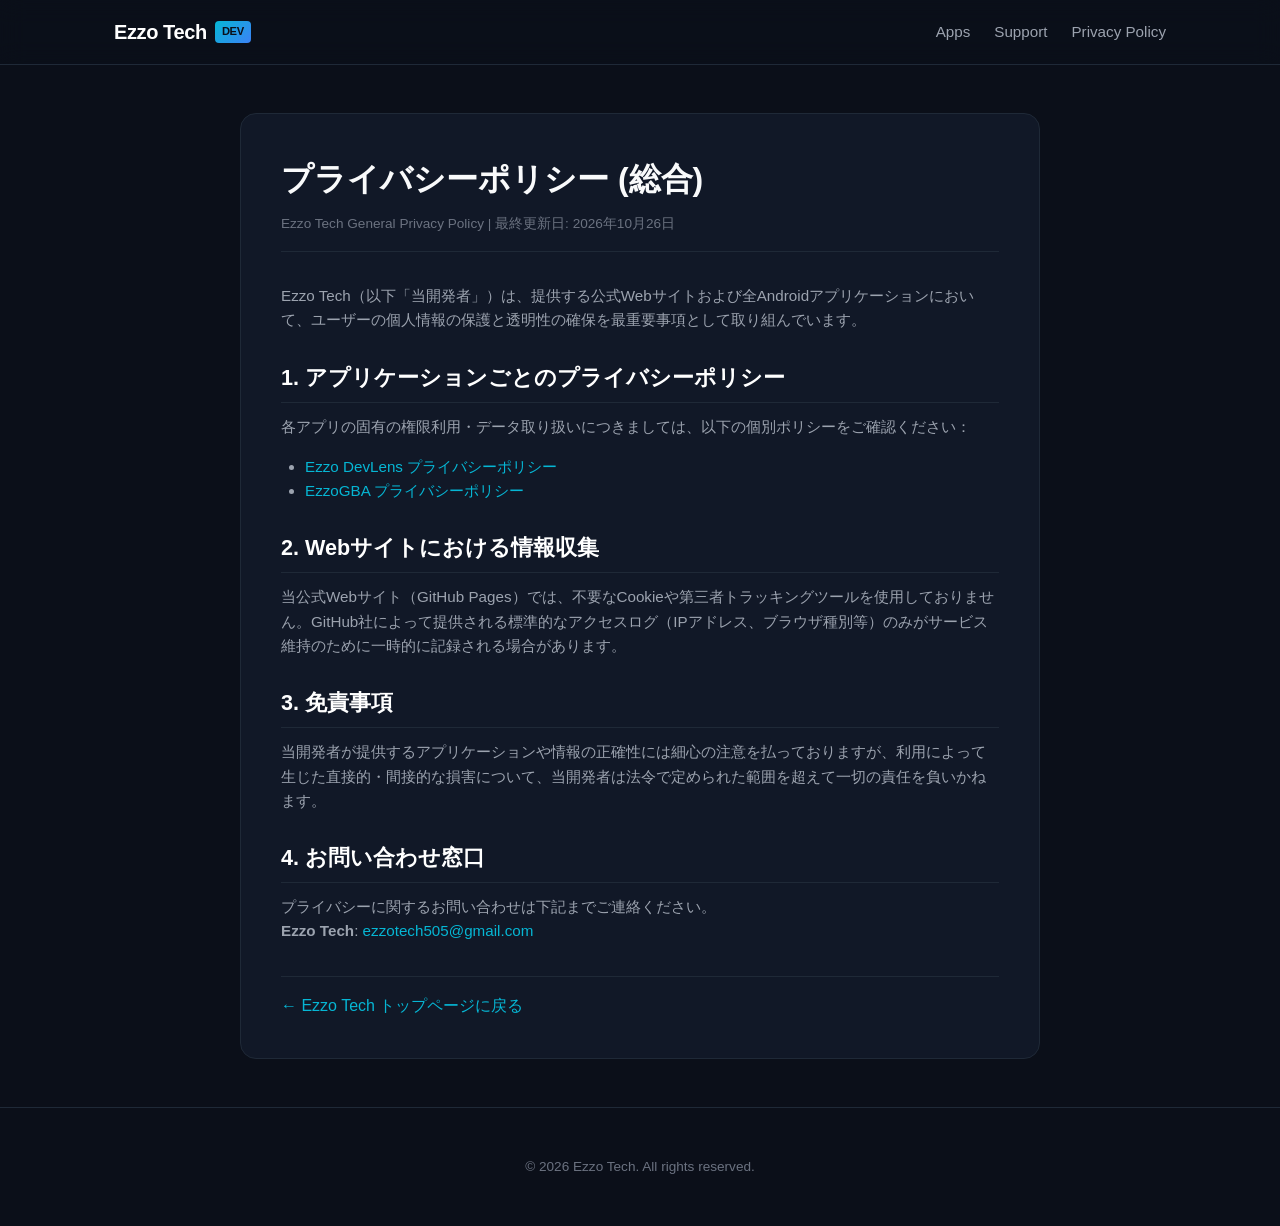
==== privacy/index.html @ ff40d5f7 "Initial release of Ezzo Tech developer portal and app privacy policies" ====
<!DOCTYPE html>
<html lang="ja">
<head>
  <meta charset="UTF-8">
  <meta name="viewport" content="width=device-width, initial-scale=1.0">
  <title>Privacy Policy | Ezzo Tech</title>
  <link rel="stylesheet" href="../assets/css/style.css">
  <link rel="canonical" href="https://ezzotech505-arch.github.io/privacy/">
</head>
<body>

  <header>
    <div class="container nav-bar">
      <a href="../" class="brand-logo">
        <span>Ezzo Tech</span>
        <span class="brand-badge">Dev</span>
      </a>
      <ul class="nav-links">
        <li><a href="../#apps">Apps</a></li>
        <li><a href="../support/">Support</a></li>
        <li><a href="../privacy/">Privacy Policy</a></li>
      </ul>
    </div>
  </header>

  <main class="container">
    <div class="doc-content">
      <h1>プライバシーポリシー (総合)</h1>
      <div class="doc-meta">
        <span>Ezzo Tech General Privacy Policy</span> | 
        <span>最終更新日: 2026年10月26日</span>
      </div>

      <p>
        Ezzo Tech（以下「当開発者」）は、提供する公式Webサイトおよび全Androidアプリケーションにおいて、ユーザーの個人情報の保護と透明性の確保を最重要事項として取り組んでいます。
      </p>

      <h2>1. アプリケーションごとのプライバシーポリシー</h2>
      <p>
        各アプリの固有の権限利用・データ取り扱いにつきましては、以下の個別ポリシーをご確認ください：
      </p>
      <ul>
        <li><a href="../apps/ezzo-devlens/privacy/">Ezzo DevLens プライバシーポリシー</a></li>
        <li><a href="../apps/ezzo-gba/privacy/">EzzoGBA プライバシーポリシー</a></li>
      </ul>

      <h2>2. Webサイトにおける情報収集</h2>
      <p>
        当公式Webサイト（GitHub Pages）では、不要なCookieや第三者トラッキングツールを使用しておりません。GitHub社によって提供される標準的なアクセスログ（IPアドレス、ブラウザ種別等）のみがサービス維持のために一時的に記録される場合があります。
      </p>

      <h2>3. 免責事項</h2>
      <p>
        当開発者が提供するアプリケーションや情報の正確性には細心の注意を払っておりますが、利用によって生じた直接的・間接的な損害について、当開発者は法令で定められた範囲を超えて一切の責任を負いかねます。
      </p>

      <h2>4. お問い合わせ窓口</h2>
      <p>
        プライバシーに関するお問い合わせは下記までご連絡ください。<br>
        <strong>Ezzo Tech</strong>: <a href="mailto:ezzotech505@gmail.com">ezzotech505@gmail.com</a>
      </p>

      <div style="margin-top: 2rem; border-top: 1px solid var(--border-color); padding-top: 1rem;">
        <a href="../">&larr; Ezzo Tech トップページに戻る</a>
      </div>
    </div>
  </main>

  <footer>
    <div class="container">
      <p>&copy; 2026 Ezzo Tech. All rights reserved.</p>
    </div>
  </footer>

</body>
</html>
---- assets/css/style.css ----
:root {
  --bg-color: #0b0f19;
  --bg-card: #111827;
  --bg-card-hover: #1f2937;
  --text-primary: #f9fafb;
  --text-secondary: #9ca3af;
  --text-muted: #6b7280;
  --border-color: #1f2937;
  --border-light: #374151;
  --accent-cyan: #06b6d4;
  --accent-blue: #3b82f6;
  --accent-purple: #8b5cf6;
  --accent-emerald: #10b981;
  --radius-sm: 6px;
  --radius-md: 10px;
  --radius-lg: 16px;
  --container-max: 1100px;
}

* {
  box-sizing: border-box;
  margin: 0;
  padding: 0;
}

body {
  font-family: -apple-system, BlinkMacSystemFont, "Segoe UI", Roboto, "Helvetica Neue", Arial, sans-serif;
  background-color: var(--bg-color);
  color: var(--text-primary);
  line-height: 1.6;
  -webkit-font-smoothing: antialiased;
}

a {
  color: var(--accent-cyan);
  text-decoration: none;
  transition: color 0.2s ease;
}

a:hover {
  color: #38bdf8;
  text-decoration: underline;
}

.container {
  max-width: var(--container-max);
  margin: 0 auto;
  padding: 0 1.5rem;
}

/* Header */
header {
  border-bottom: 1px solid var(--border-color);
  background: rgba(11, 15, 25, 0.8);
  backdrop-filter: blur(12px);
  position: sticky;
  top: 0;
  z-index: 100;
}

.nav-bar {
  display: flex;
  justify-content: space-between;
  align-items: center;
  height: 4rem;
}

.brand-logo {
  font-size: 1.25rem;
  font-weight: 700;
  color: #fff;
  display: flex;
  align-items: center;
  gap: 0.5rem;
  letter-spacing: -0.02em;
}

.brand-badge {
  background: linear-gradient(135deg, var(--accent-cyan), var(--accent-blue));
  color: #0b0f19;
  font-size: 0.7rem;
  font-weight: 800;
  padding: 0.15rem 0.45rem;
  border-radius: 4px;
  text-transform: uppercase;
}

.nav-links {
  display: flex;
  gap: 1.5rem;
  list-style: none;
}

.nav-links a {
  color: var(--text-secondary);
  font-size: 0.95rem;
  font-weight: 500;
}

.nav-links a:hover {
  color: #fff;
  text-decoration: none;
}

/* Hero Section */
.hero {
  padding: 5rem 0 3.5rem;
  text-align: center;
  background: radial-gradient(circle at 50% 20%, rgba(6, 182, 212, 0.08) 0%, transparent 60%);
}

.hero-pill {
  display: inline-flex;
  align-items: center;
  gap: 0.5rem;
  padding: 0.35rem 0.9rem;
  border-radius: 9999px;
  background: rgba(31, 41, 55, 0.7);
  border: 1px solid var(--border-light);
  font-size: 0.85rem;
  color: var(--accent-cyan);
  margin-bottom: 1.5rem;
}

.hero h1 {
  font-size: 2.75rem;
  font-weight: 800;
  letter-spacing: -0.03em;
  line-height: 1.2;
  margin-bottom: 1.25rem;
  background: linear-gradient(180deg, #ffffff 0%, #9ca3af 100%);
  -webkit-background-clip: text;
  -webkit-text-fill-color: transparent;
}

.hero p {
  font-size: 1.15rem;
  color: var(--text-secondary);
  max-width: 650px;
  margin: 0 auto 2rem;
}

.hero-cta {
  display: flex;
  gap: 1rem;
  justify-content: center;
}

.btn {
  display: inline-flex;
  align-items: center;
  justify-content: center;
  padding: 0.65rem 1.4rem;
  border-radius: var(--radius-md);
  font-size: 0.95rem;
  font-weight: 600;
  transition: all 0.2s ease;
  cursor: pointer;
  border: none;
}

.btn-primary {
  background: linear-gradient(135deg, var(--accent-cyan), var(--accent-blue));
  color: #0b0f19;
}

.btn-primary:hover {
  transform: translateY(-1px);
  box-shadow: 0 4px 14px rgba(6, 182, 212, 0.35);
  text-decoration: none;
}

.btn-secondary {
  background: var(--bg-card);
  color: var(--text-primary);
  border: 1px solid var(--border-light);
}

.btn-secondary:hover {
  background: var(--bg-card-hover);
  text-decoration: none;
}

/* Sections */
.section {
  padding: 3.5rem 0;
  border-top: 1px solid var(--border-color);
}

.section-header {
  margin-bottom: 2.5rem;
  text-align: center;
}

.section-title {
  font-size: 1.85rem;
  font-weight: 700;
  letter-spacing: -0.02em;
  margin-bottom: 0.5rem;
}

.section-subtitle {
  color: var(--text-secondary);
  font-size: 1rem;
}

/* Grid & Cards */
.apps-grid {
  display: grid;
  grid-template-columns: repeat(auto-fit, minmax(320px, 1fr));
  gap: 1.5rem;
}

.app-card {
  background: var(--bg-card);
  border: 1px solid var(--border-color);
  border-radius: var(--radius-lg);
  padding: 1.75rem;
  transition: all 0.2s ease;
  display: flex;
  flex-direction: column;
}

.app-card:hover {
  border-color: var(--border-light);
  transform: translateY(-2px);
  box-shadow: 0 8px 24px rgba(0, 0, 0, 0.4);
}

.app-card-header {
  display: flex;
  align-items: center;
  gap: 1rem;
  margin-bottom: 1rem;
}

.app-icon {
  width: 52px;
  height: 52px;
  border-radius: 12px;
  background: #1f2937;
  display: flex;
  align-items: center;
  justify-content: center;
  font-size: 1.5rem;
  font-weight: 800;
  color: var(--accent-cyan);
  border: 1px solid var(--border-light);
}

.app-card-title {
  font-size: 1.25rem;
  font-weight: 700;
  color: #fff;
}

.app-card-category {
  font-size: 0.8rem;
  color: var(--text-muted);
  text-transform: uppercase;
  letter-spacing: 0.05em;
}

.app-card-body {
  color: var(--text-secondary);
  font-size: 0.95rem;
  margin-bottom: 1.5rem;
  flex-grow: 1;
}

.app-tags {
  display: flex;
  flex-wrap: wrap;
  gap: 0.5rem;
  margin-bottom: 1.25rem;
}

.tag {
  background: #1f2937;
  color: #d1d5db;
  font-size: 0.75rem;
  padding: 0.2rem 0.5rem;
  border-radius: 4px;
}

.tag-accent {
  background: rgba(6, 182, 212, 0.15);
  color: var(--accent-cyan);
  border: 1px solid rgba(6, 182, 212, 0.3);
}

.app-card-links {
  display: flex;
  gap: 1rem;
  border-top: 1px solid var(--border-color);
  padding-top: 1rem;
  font-size: 0.85rem;
}

/* Content Pages (Privacy, Policy, Doc) */
.doc-content {
  max-width: 800px;
  margin: 3rem auto;
  background: var(--bg-card);
  padding: 2.5rem;
  border-radius: var(--radius-lg);
  border: 1px solid var(--border-color);
}

.doc-content h1 {
  font-size: 2rem;
  margin-bottom: 0.5rem;
}

.doc-meta {
  color: var(--text-muted);
  font-size: 0.85rem;
  margin-bottom: 2rem;
  border-bottom: 1px solid var(--border-color);
  padding-bottom: 1rem;
}

.doc-content h2 {
  font-size: 1.35rem;
  margin: 1.75rem 0 0.75rem;
  color: #fff;
  border-bottom: 1px solid var(--border-color);
  padding-bottom: 0.4rem;
}

.doc-content p, .doc-content ul {
  color: var(--text-secondary);
  margin-bottom: 1rem;
  font-size: 0.95rem;
}

.doc-content ul {
  padding-left: 1.5rem;
}

/* Footer */
footer {
  border-top: 1px solid var(--border-color);
  padding: 3rem 0;
  color: var(--text-muted);
  font-size: 0.85rem;
  text-align: center;
}

.footer-links {
  display: flex;
  justify-content: center;
  gap: 1.5rem;
  margin-bottom: 1rem;
  list-style: none;
}

.footer-links a {
  color: var(--text-secondary);
}

.footer-links a:hover {
  color: #fff;
}

@media (max-width: 640px) {
  .hero h1 {
    font-size: 2rem;
  }
  .nav-bar {
    flex-direction: column;
    height: auto;
    padding: 1rem 0;
    gap: 0.75rem;
  }
  .hero-cta {
    flex-direction: column;
  }
}
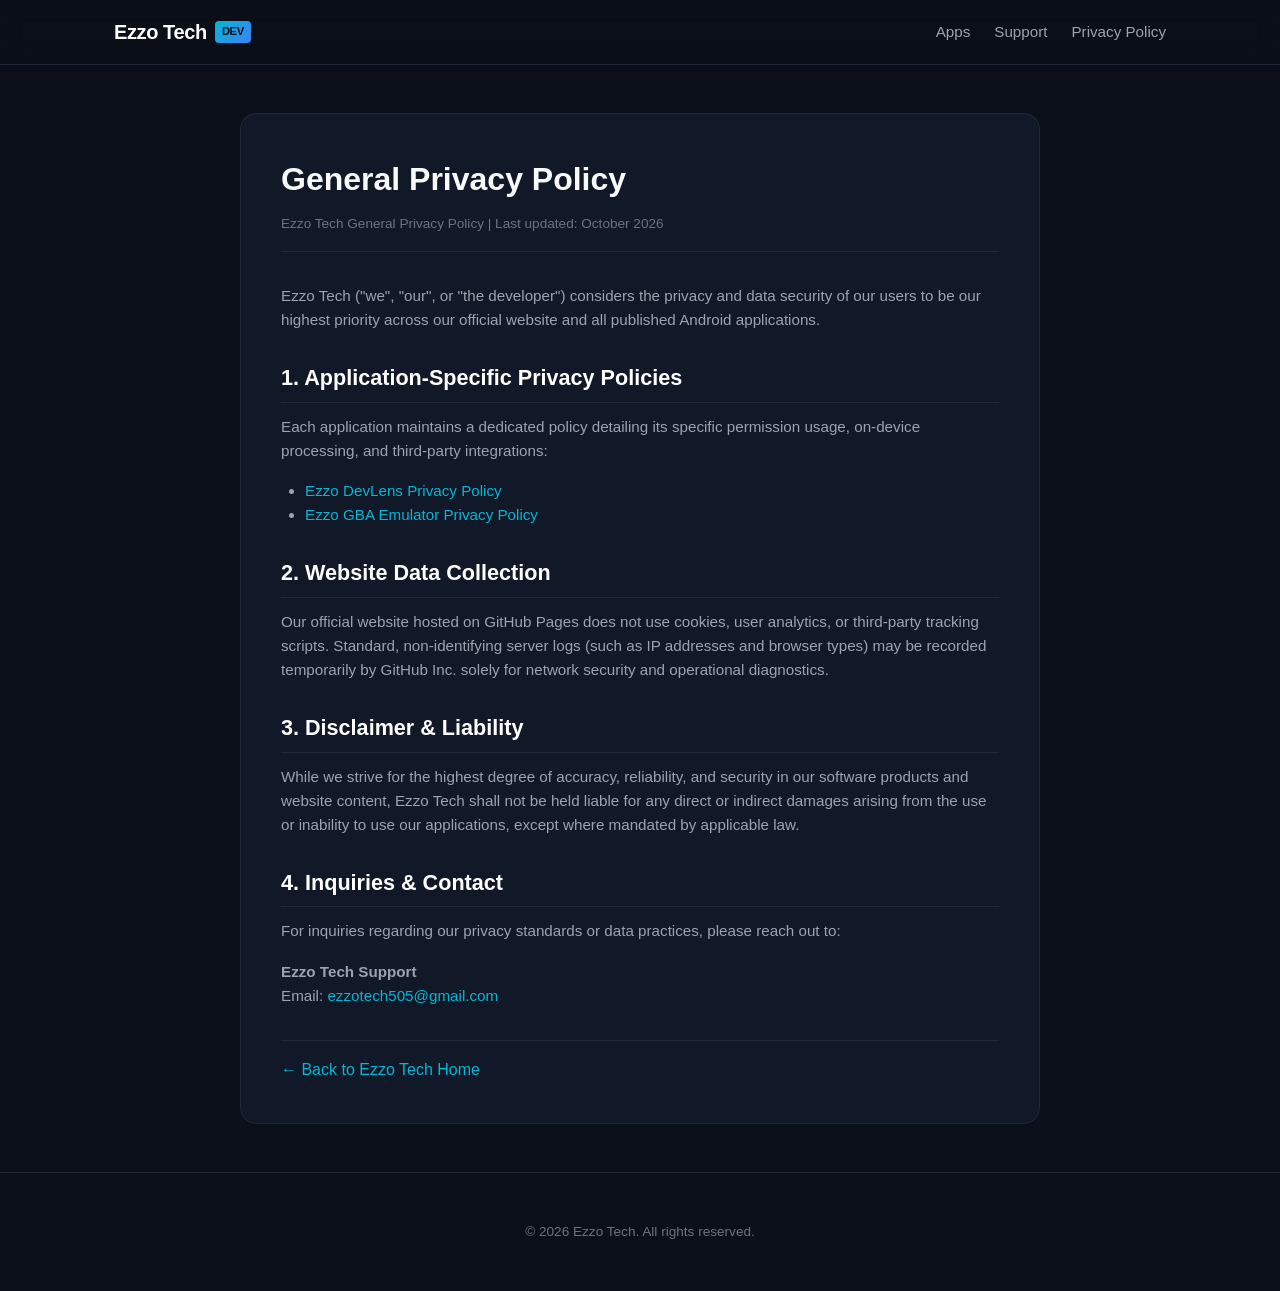
==== commit 61a7d567: "Translate official website to English and migrate EzzoGBA privacy policy" ====
--- a/privacy/index.html
+++ b/privacy/index.html
@@ -1,5 +1,5 @@
 <!DOCTYPE html>
-<html lang="ja">
+<html lang="en">
 <head>
   <meta charset="UTF-8">
   <meta name="viewport" content="width=device-width, initial-scale=1.0">
@@ -25,43 +25,46 @@
 
   <main class="container">
     <div class="doc-content">
-      <h1>プライバシーポリシー (総合)</h1>
+      <h1>General Privacy Policy</h1>
       <div class="doc-meta">
         <span>Ezzo Tech General Privacy Policy</span> | 
-        <span>最終更新日: 2026年10月26日</span>
+        <span>Last updated: October 2026</span>
       </div>
 
       <p>
-        Ezzo Tech（以下「当開発者」）は、提供する公式Webサイトおよび全Androidアプリケーションにおいて、ユーザーの個人情報の保護と透明性の確保を最重要事項として取り組んでいます。
+        Ezzo Tech ("we", "our", or "the developer") considers the privacy and data security of our users to be our highest priority across our official website and all published Android applications.
       </p>
 
-      <h2>1. アプリケーションごとのプライバシーポリシー</h2>
+      <h2>1. Application-Specific Privacy Policies</h2>
       <p>
-        各アプリの固有の権限利用・データ取り扱いにつきましては、以下の個別ポリシーをご確認ください：
+        Each application maintains a dedicated policy detailing its specific permission usage, on-device processing, and third-party integrations:
       </p>
       <ul>
-        <li><a href="../apps/ezzo-devlens/privacy/">Ezzo DevLens プライバシーポリシー</a></li>
-        <li><a href="../apps/ezzo-gba/privacy/">EzzoGBA プライバシーポリシー</a></li>
+        <li><a href="../apps/ezzo-devlens/privacy/">Ezzo DevLens Privacy Policy</a></li>
+        <li><a href="../apps/ezzo-gba/privacy/">Ezzo GBA Emulator Privacy Policy</a></li>
       </ul>
 
-      <h2>2. Webサイトにおける情報収集</h2>
+      <h2>2. Website Data Collection</h2>
       <p>
-        当公式Webサイト（GitHub Pages）では、不要なCookieや第三者トラッキングツールを使用しておりません。GitHub社によって提供される標準的なアクセスログ（IPアドレス、ブラウザ種別等）のみがサービス維持のために一時的に記録される場合があります。
+        Our official website hosted on GitHub Pages does not use cookies, user analytics, or third-party tracking scripts. Standard, non-identifying server logs (such as IP addresses and browser types) may be recorded temporarily by GitHub Inc. solely for network security and operational diagnostics.
       </p>
 
-      <h2>3. 免責事項</h2>
+      <h2>3. Disclaimer &amp; Liability</h2>
       <p>
-        当開発者が提供するアプリケーションや情報の正確性には細心の注意を払っておりますが、利用によって生じた直接的・間接的な損害について、当開発者は法令で定められた範囲を超えて一切の責任を負いかねます。
+        While we strive for the highest degree of accuracy, reliability, and security in our software products and website content, Ezzo Tech shall not be held liable for any direct or indirect damages arising from the use or inability to use our applications, except where mandated by applicable law.
       </p>
 
-      <h2>4. お問い合わせ窓口</h2>
+      <h2>4. Inquiries &amp; Contact</h2>
       <p>
-        プライバシーに関するお問い合わせは下記までご連絡ください。<br>
-        <strong>Ezzo Tech</strong>: <a href="mailto:ezzotech505@gmail.com">ezzotech505@gmail.com</a>
+        For inquiries regarding our privacy standards or data practices, please reach out to:
+      </p>
+      <p>
+        <strong>Ezzo Tech Support</strong><br>
+        Email: <a href="mailto:ezzotech505@gmail.com">ezzotech505@gmail.com</a>
       </p>
 
       <div style="margin-top: 2rem; border-top: 1px solid var(--border-color); padding-top: 1rem;">
-        <a href="../">&larr; Ezzo Tech トップページに戻る</a>
+        <a href="../">&larr; Back to Ezzo Tech Home</a>
       </div>
     </div>
   </main>
@@ -73,4 +76,4 @@
   </footer>
 
 </body>
-</html>
+</html>
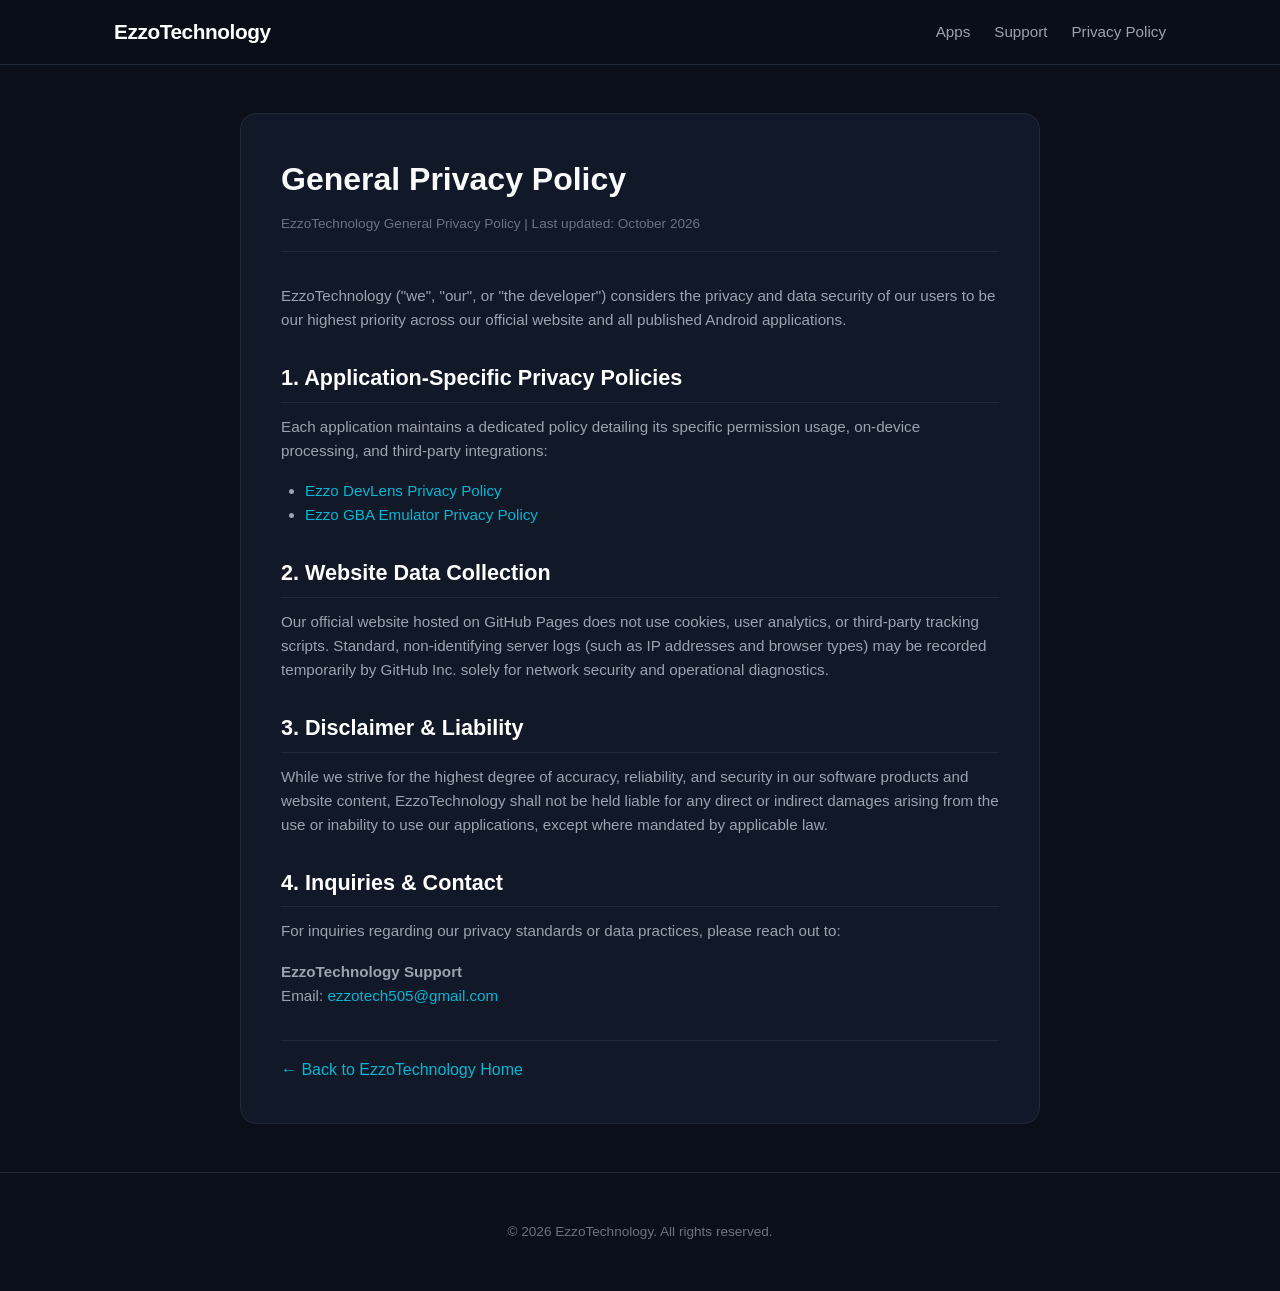
==== commit c66c289d: "Update official website: set brand to EzzoTechnology, remove About section, show only Ezzo DevLens &" ====
--- a/privacy/index.html
+++ b/privacy/index.html
@@ -3,7 +3,7 @@
 <head>
   <meta charset="UTF-8">
   <meta name="viewport" content="width=device-width, initial-scale=1.0">
-  <title>Privacy Policy | Ezzo Tech</title>
+  <title>Privacy Policy | EzzoTechnology</title>
   <link rel="stylesheet" href="../assets/css/style.css">
   <link rel="canonical" href="https://ezzotech505-arch.github.io/privacy/">
 </head>
@@ -11,10 +11,7 @@
 
   <header>
     <div class="container nav-bar">
-      <a href="../" class="brand-logo">
-        <span>Ezzo Tech</span>
-        <span class="brand-badge">Dev</span>
-      </a>
+      <a href="../" class="brand-logo">EzzoTechnology</a>
       <ul class="nav-links">
         <li><a href="../#apps">Apps</a></li>
         <li><a href="../support/">Support</a></li>
@@ -27,12 +24,12 @@
     <div class="doc-content">
       <h1>General Privacy Policy</h1>
       <div class="doc-meta">
-        <span>Ezzo Tech General Privacy Policy</span> | 
+        <span>EzzoTechnology General Privacy Policy</span> | 
         <span>Last updated: October 2026</span>
       </div>
 
       <p>
-        Ezzo Tech ("we", "our", or "the developer") considers the privacy and data security of our users to be our highest priority across our official website and all published Android applications.
+        EzzoTechnology ("we", "our", or "the developer") considers the privacy and data security of our users to be our highest priority across our official website and all published Android applications.
       </p>
 
       <h2>1. Application-Specific Privacy Policies</h2>
@@ -51,7 +48,7 @@
 
       <h2>3. Disclaimer &amp; Liability</h2>
       <p>
-        While we strive for the highest degree of accuracy, reliability, and security in our software products and website content, Ezzo Tech shall not be held liable for any direct or indirect damages arising from the use or inability to use our applications, except where mandated by applicable law.
+        While we strive for the highest degree of accuracy, reliability, and security in our software products and website content, EzzoTechnology shall not be held liable for any direct or indirect damages arising from the use or inability to use our applications, except where mandated by applicable law.
       </p>
 
       <h2>4. Inquiries &amp; Contact</h2>
@@ -59,19 +56,19 @@
         For inquiries regarding our privacy standards or data practices, please reach out to:
       </p>
       <p>
-        <strong>Ezzo Tech Support</strong><br>
+        <strong>EzzoTechnology Support</strong><br>
         Email: <a href="mailto:ezzotech505@gmail.com">ezzotech505@gmail.com</a>
       </p>
 
       <div style="margin-top: 2rem; border-top: 1px solid var(--border-color); padding-top: 1rem;">
-        <a href="../">&larr; Back to Ezzo Tech Home</a>
+        <a href="../">&larr; Back to EzzoTechnology Home</a>
       </div>
     </div>
   </main>
 
   <footer>
     <div class="container">
-      <p>&copy; 2026 Ezzo Tech. All rights reserved.</p>
+      <p>&copy; 2026 EzzoTechnology. All rights reserved.</p>
     </div>
   </footer>
 
--- a/assets/css/style.css
+++ b/assets/css/style.css
@@ -51,7 +51,7 @@
 /* Header */
 header {
   border-bottom: 1px solid var(--border-color);
-  background: rgba(11, 15, 25, 0.8);
+  background: rgba(11, 15, 25, 0.85);
   backdrop-filter: blur(12px);
   position: sticky;
   top: 0;
@@ -66,8 +66,8 @@
 }
 
 .brand-logo {
-  font-size: 1.25rem;
-  font-weight: 700;
+  font-size: 1.3rem;
+  font-weight: 800;
   color: #fff;
   display: flex;
   align-items: center;
@@ -75,14 +75,9 @@
   letter-spacing: -0.02em;
 }
 
-.brand-badge {
-  background: linear-gradient(135deg, var(--accent-cyan), var(--accent-blue));
-  color: #0b0f19;
-  font-size: 0.7rem;
-  font-weight: 800;
-  padding: 0.15rem 0.45rem;
-  border-radius: 4px;
-  text-transform: uppercase;
+.brand-logo:hover {
+  text-decoration: none;
+  opacity: 0.9;
 }
 
 .nav-links {
@@ -208,7 +203,9 @@
 .apps-grid {
   display: grid;
   grid-template-columns: repeat(auto-fit, minmax(320px, 1fr));
-  gap: 1.5rem;
+  gap: 2rem;
+  max-width: 900px;
+  margin: 0 auto;
 }
 
 .app-card {
@@ -230,28 +227,36 @@
 .app-card-header {
   display: flex;
   align-items: center;
-  gap: 1rem;
-  margin-bottom: 1rem;
+  gap: 1.25rem;
+  margin-bottom: 1.25rem;
 }
 
 .app-icon {
-  width: 52px;
-  height: 52px;
-  border-radius: 12px;
-  background: #1f2937;
+  width: 64px;
+  height: 64px;
+  border-radius: 14px;
+  background: #111827;
   display: flex;
   align-items: center;
   justify-content: center;
-  font-size: 1.5rem;
-  font-weight: 800;
-  color: var(--accent-cyan);
+  overflow: hidden;
   border: 1px solid var(--border-light);
+  flex-shrink: 0;
+  box-shadow: 0 4px 12px rgba(0, 0, 0, 0.3);
+}
+
+.app-icon img {
+  width: 100%;
+  height: 100%;
+  object-fit: cover;
+  display: block;
 }
 
 .app-card-title {
-  font-size: 1.25rem;
+  font-size: 1.3rem;
   font-weight: 700;
   color: #fff;
+  margin-bottom: 0.2rem;
 }
 
 .app-card-category {
@@ -266,6 +271,7 @@
   font-size: 0.95rem;
   margin-bottom: 1.5rem;
   flex-grow: 1;
+  line-height: 1.65;
 }
 
 .app-tags {
@@ -376,4 +382,4 @@
   .hero-cta {
     flex-direction: column;
   }
-}
+}
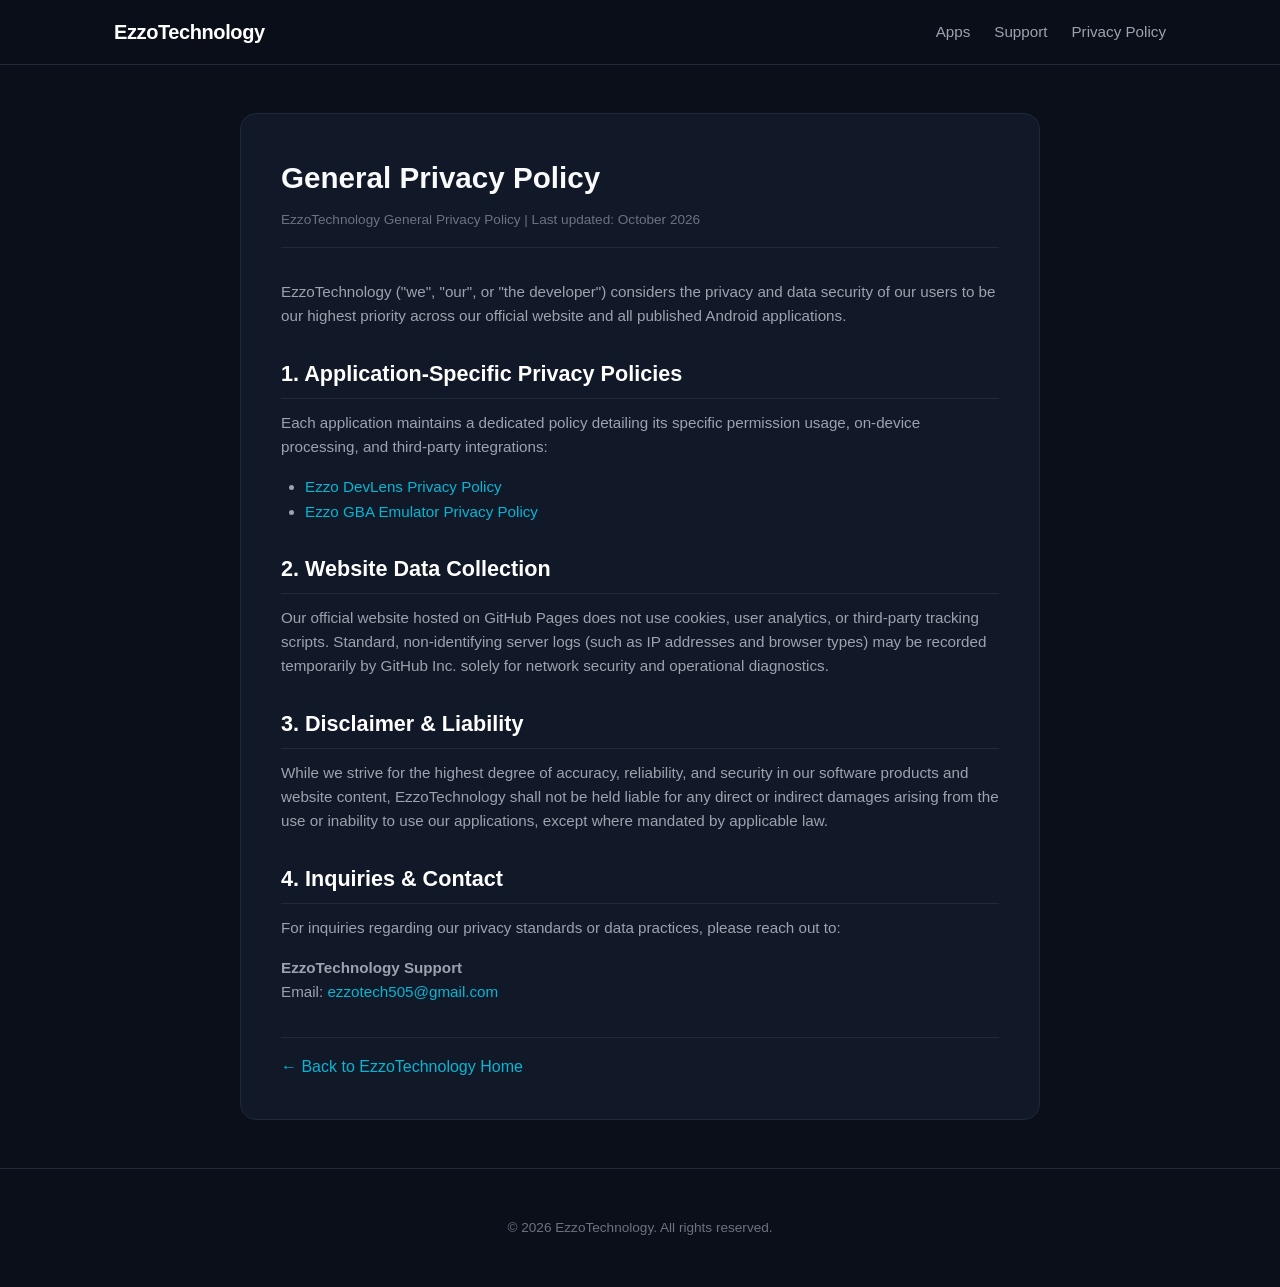
==== commit bf43f541: "Enforce strict icon sizing with inline styles, cache buster, and high-specificity CSS" ====
--- a/privacy/index.html
+++ b/privacy/index.html
@@ -4,7 +4,7 @@
   <meta charset="UTF-8">
   <meta name="viewport" content="width=device-width, initial-scale=1.0">
   <title>Privacy Policy | EzzoTechnology</title>
-  <link rel="stylesheet" href="../assets/css/style.css">
+  <link rel="stylesheet" href="../assets/css/style.css?v=20261028c">
   <link rel="canonical" href="https://ezzotech505-arch.github.io/privacy/">
 </head>
 <body>
--- a/assets/css/style.css
+++ b/assets/css/style.css
@@ -66,7 +66,7 @@
 }
 
 .brand-logo {
-  font-size: 1.3rem;
+  font-size: 1.25rem;
   font-weight: 800;
   color: #fff;
   display: flex;
@@ -202,9 +202,9 @@
 /* Grid & Cards */
 .apps-grid {
   display: grid;
-  grid-template-columns: repeat(auto-fit, minmax(320px, 1fr));
-  gap: 2rem;
-  max-width: 900px;
+  grid-template-columns: repeat(auto-fit, minmax(300px, 1fr));
+  gap: 1.5rem;
+  max-width: 860px;
   margin: 0 auto;
 }
 
@@ -212,7 +212,7 @@
   background: var(--bg-card);
   border: 1px solid var(--border-color);
   border-radius: var(--radius-lg);
-  padding: 1.75rem;
+  padding: 1.5rem;
   transition: all 0.2s ease;
   display: flex;
   flex-direction: column;
@@ -227,25 +227,53 @@
 .app-card-header {
   display: flex;
   align-items: center;
-  gap: 1.25rem;
-  margin-bottom: 1.25rem;
-}
-
+  gap: 0.9rem;
+  margin-bottom: 1rem;
+}
+
+/* App Icon: Scaled to clean, modern app store proportions */
 .app-icon {
-  width: 64px;
-  height: 64px;
-  border-radius: 14px;
+  width: 48px;
+  height: 48px;
+  border-radius: 11px;
   background: #111827;
   display: flex;
   align-items: center;
   justify-content: center;
   overflow: hidden;
-  border: 1px solid var(--border-light);
+  border: 1px solid rgba(255, 255, 255, 0.08);
   flex-shrink: 0;
-  box-shadow: 0 4px 12px rgba(0, 0, 0, 0.3);
-}
-
-.app-icon img {
+  box-shadow: 0 3px 10px rgba(0, 0, 0, 0.35);
+}
+
+.app-icon img,
+.app-detail-icon img,
+.app-card-header img {
+  width: 100% !important;
+  height: 100% !important;
+  max-width: 100% !important;
+  max-height: 100% !important;
+  object-fit: cover !important;
+  display: block !important;
+  flex-shrink: 0 !important;
+}
+
+/* Header icon in app detail pages */
+.app-detail-icon {
+  width: 56px;
+  height: 56px;
+  border-radius: 13px;
+  background: #111827;
+  display: flex;
+  align-items: center;
+  justify-content: center;
+  overflow: hidden;
+  border: 1px solid rgba(255, 255, 255, 0.1);
+  flex-shrink: 0;
+  box-shadow: 0 4px 12px rgba(0, 0, 0, 0.4);
+}
+
+.app-detail-icon img {
   width: 100%;
   height: 100%;
   object-fit: cover;
@@ -253,14 +281,14 @@
 }
 
 .app-card-title {
-  font-size: 1.3rem;
+  font-size: 1.2rem;
   font-weight: 700;
   color: #fff;
-  margin-bottom: 0.2rem;
+  margin-bottom: 0.15rem;
 }
 
 .app-card-category {
-  font-size: 0.8rem;
+  font-size: 0.75rem;
   color: var(--text-muted);
   text-transform: uppercase;
   letter-spacing: 0.05em;
@@ -268,24 +296,24 @@
 
 .app-card-body {
   color: var(--text-secondary);
-  font-size: 0.95rem;
-  margin-bottom: 1.5rem;
+  font-size: 0.92rem;
+  margin-bottom: 1.25rem;
   flex-grow: 1;
-  line-height: 1.65;
+  line-height: 1.6;
 }
 
 .app-tags {
   display: flex;
   flex-wrap: wrap;
-  gap: 0.5rem;
-  margin-bottom: 1.25rem;
+  gap: 0.45rem;
+  margin-bottom: 1.15rem;
 }
 
 .tag {
   background: #1f2937;
   color: #d1d5db;
-  font-size: 0.75rem;
-  padding: 0.2rem 0.5rem;
+  font-size: 0.72rem;
+  padding: 0.18rem 0.45rem;
   border-radius: 4px;
 }
 
@@ -299,7 +327,7 @@
   display: flex;
   gap: 1rem;
   border-top: 1px solid var(--border-color);
-  padding-top: 1rem;
+  padding-top: 0.85rem;
   font-size: 0.85rem;
 }
 
@@ -314,7 +342,7 @@
 }
 
 .doc-content h1 {
-  font-size: 2rem;
+  font-size: 1.85rem;
   margin-bottom: 0.5rem;
 }
 
@@ -382,4 +410,18 @@
   .hero-cta {
     flex-direction: column;
   }
+  .app-icon {
+    width: 44px;
+    height: 44px;
+    border-radius: 10px;
+  }
+  .app-detail-icon {
+    width: 48px;
+    height: 48px;
+    border-radius: 11px;
+  }
+  .doc-content {
+    padding: 1.5rem;
+    margin: 1.5rem auto;
+  }
 }
